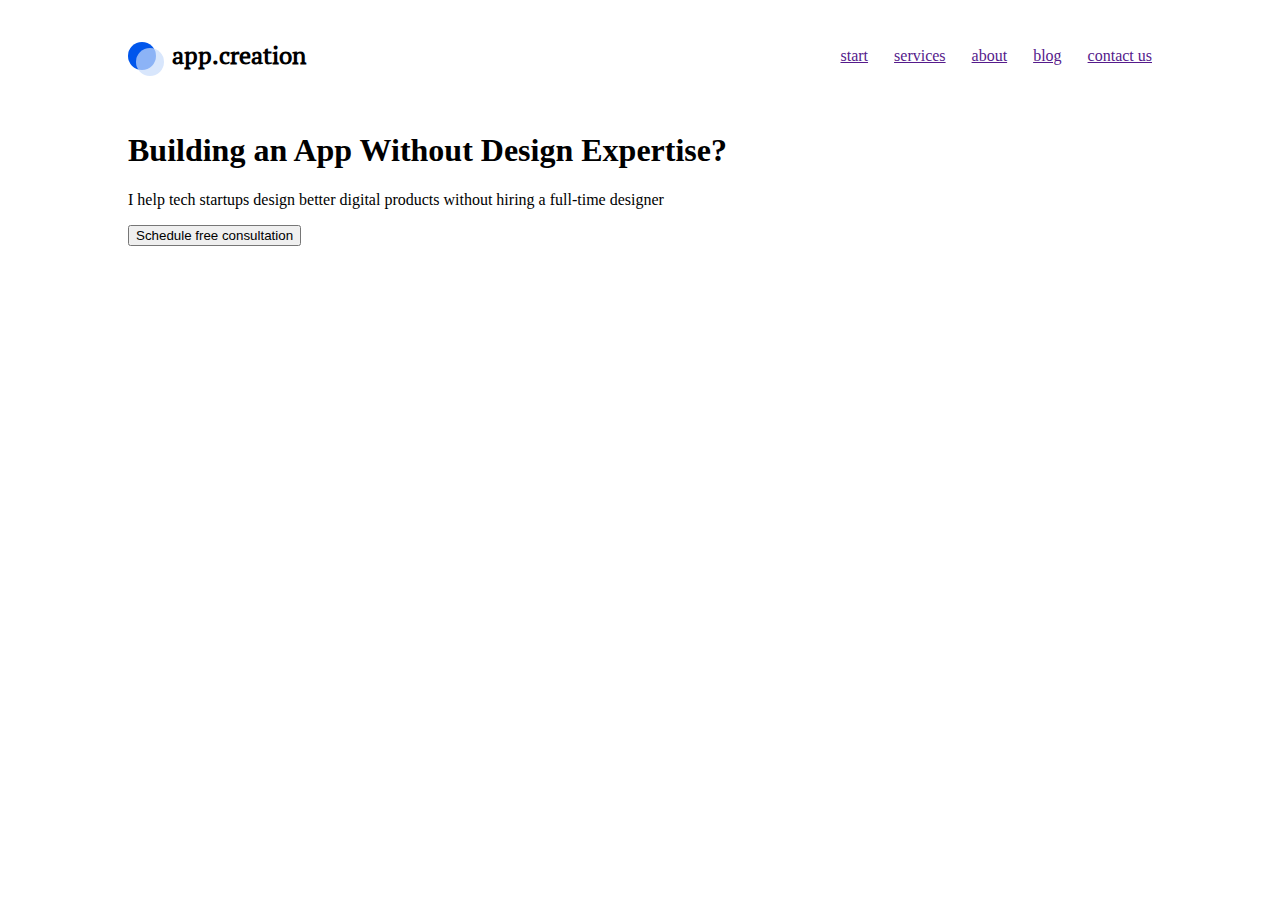
==== index.html @ eaa1f2ff "Изменено назвавние файла" ====
<!DOCTYPE html>
<html lang="en">
<head>
	<meta charset="UTF-8">
	<link href="https://fonts.googleapis.com/css2?family=Roboto:wght@300&display=swap" rel="stylesheet">
	<link rel="stylesheet" href="fonts.css">
	<link rel="stylesheet" href="style.css">
	<title>My HTML</title>
</head>
<body>
	<div class="wrapper">
		<header class="header">
			<div class="logo">
				<div class="logo__circle logo__circle_color_dark-blue"></div>
				<div class="logo__circle logo__circle_color_blue"></div>
			app.creation</div>
			<nav class="menu">
				<a class="menu__item" href="">start</a>
				<a class="menu__item" href="">services</a>
				<a class="menu__item" href="">about</a>
				<a class="menu__item" href="">blog</a>
				<a class="menu__item" href="">contact us</a>
			</nav>
		</header>
		<section class="section">
			<main class="main-content">
				<h1 class="main-content__title">Building an App Without Design Expertise?</h1>
				<p class="main-content__description">I help tech startups design better digital products without hiring a full-time designer</p>
				<button class="main-content__button">Schedule free consultation</button>
			</main>
			<div class="image-content"><img class="image-content__image" src="" alt=""></div>
		</section>
	</div>
</body>
</html>
---- fonts.css ----
/*! Generated by Font Squirrel (https://www.fontsquirrel.com) on October 13, 2020 */



@font-face {
    font-family: 'pt_serifbold';
    src: url('fonts/ptserif-bold-webfont.woff') format('woff');
    font-weight: normal;
    font-style: normal;
}




@font-face {
    font-family: 'pt_serifbold_italic';
    src: url('fonts/ptserif-bolditalic-webfont.woff') format('woff');
    font-weight: normal;
    font-style: normal;
}


@font-face {
    font-family: 'pt_serifitalic';
    src: url('fonts/ptserif-italic-webfont.woff') format('woff');
    font-weight: normal;
    font-style: normal;
}




@font-face {
    font-family: 'pt_serif';
    src: url('fonts/ptserif-regular-webfont.woff') format('woff');
    font-weight: normal;
    font-style: normal;
}
---- style.css ----
.section__title {
	font-family: 'Roboto', sans-serif;
}

body {
	margin: 0;
}

.section {
/*	border: dashed 1px red;
*/}

.wrapper	{
	width: 80%;
	margin: auto;
/*	border: dashed 1px red
*/}

.header 	{
/*	border: dashed 1px red;
*/	display: flex;
	justify-content: space-between;
}

.logo 	{
	padding: 40px 0;
	font: bold 24px/31px pt_serif, arial, helvetica, sans-serif;
	padding-left: 44px;
	position: relative;
}

.logo__circle	{
	width: 28px;
	height: 28px;
	/*border: dashed 1px red;*/
	position: absolute;
	left: 0;
	top: 50%;
	transform: translateY(-50%);
	border-radius: 50%;
}

.logo__circle_color_blue {
	left: 8px;
	top: 56%;
	background:  #C8DBFB;
	opacity: .7;
}

.logo__circle_color_dark-blue	{
	background: #0056EC;
}



.menu {
 	display: flex;
 	align-items: center;
/* 	border: dashed 1px red;
*/}

.menu__item	{
	padding: 13px;
/*	border: dashed 1px red;
*/	align-content: center;
}

.menu__item:last-child {
	padding-right: 0;
}
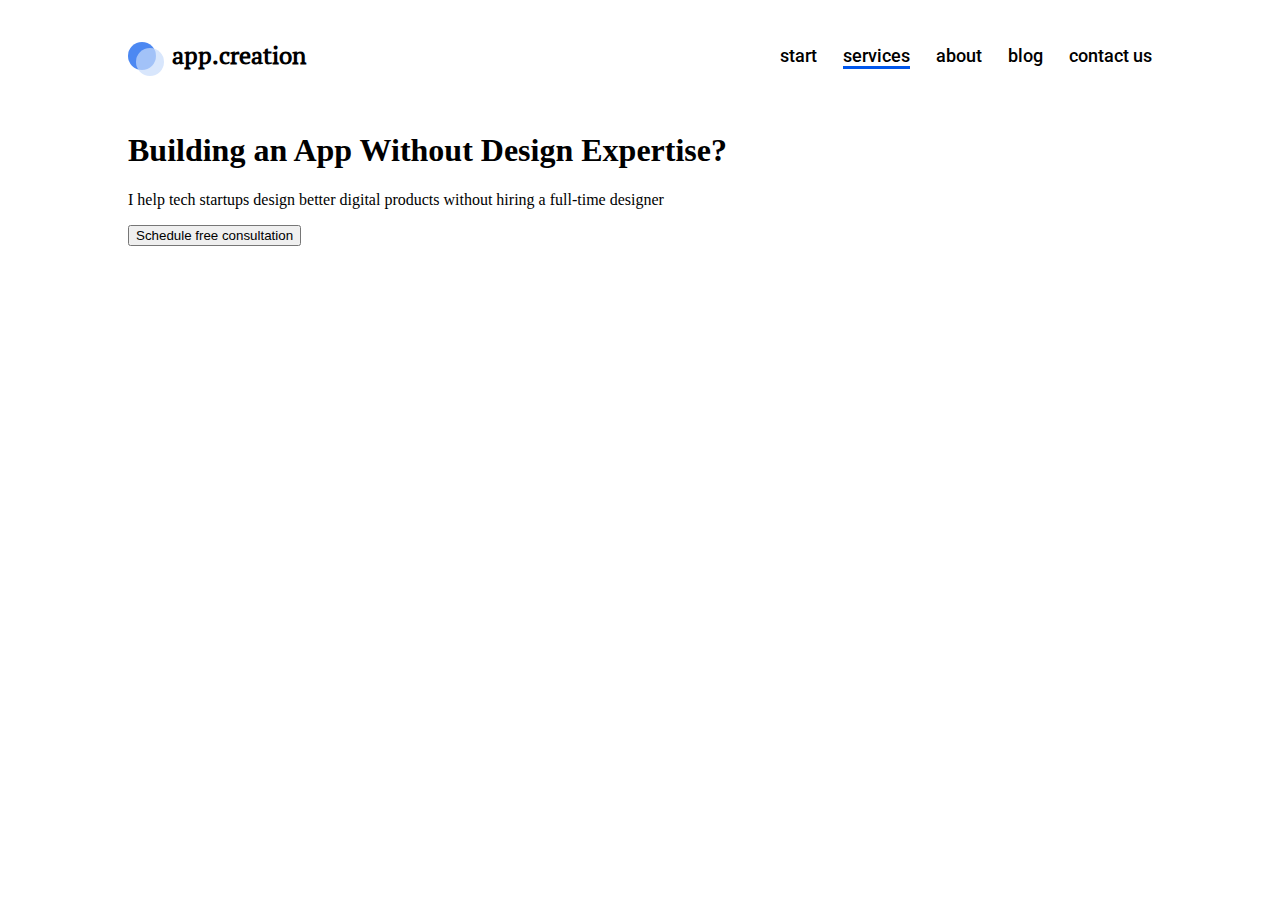
==== commit edc12ca5: "Оформление меню, создание анимации" ====
--- a/index.html
+++ b/index.html
@@ -2,7 +2,7 @@
 <html lang="en">
 <head>
 	<meta charset="UTF-8">
-	<link href="https://fonts.googleapis.com/css2?family=Roboto:wght@300&display=swap" rel="stylesheet">
+	<link rel="stylesheet" href="https://fonts.googleapis.com/css2?family=Roboto">
 	<link rel="stylesheet" href="fonts.css">
 	<link rel="stylesheet" href="style.css">
 	<title>My HTML</title>
@@ -16,7 +16,7 @@
 			app.creation</div>
 			<nav class="menu">
 				<a class="menu__item" href="">start</a>
-				<a class="menu__item" href="">services</a>
+				<a class="menu__item menu__item_active" href="">services</a>
 				<a class="menu__item" href="">about</a>
 				<a class="menu__item" href="">blog</a>
 				<a class="menu__item" href="">contact us</a>
--- a/style.css
+++ b/style.css
@@ -1,24 +1,19 @@
 .section__title {
-	font-family: 'Roboto', sans-serif;
+	font-family: Roboto, sans-serif;
 }
 
 body {
 	margin: 0;
 }
 
-.section {
-/*	border: dashed 1px red;
-*/}
 
 .wrapper	{
 	width: 80%;
 	margin: auto;
-/*	border: dashed 1px red
-*/}
+}
 
 .header 	{
-/*	border: dashed 1px red;
-*/	display: flex;
+	display: flex;
 	justify-content: space-between;
 }
 
@@ -32,7 +27,6 @@
 .logo__circle	{
 	width: 28px;
 	height: 28px;
-	/*border: dashed 1px red;*/
 	position: absolute;
 	left: 0;
 	top: 50%;
@@ -49,6 +43,7 @@
 
 .logo__circle_color_dark-blue	{
 	background: #0056EC;
+	opacity: .7;
 }
 
 
@@ -56,15 +51,38 @@
 .menu {
  	display: flex;
  	align-items: center;
-/* 	border: dashed 1px red;
-*/}
+}
 
 .menu__item	{
-	padding: 13px;
-/*	border: dashed 1px red;
-*/	align-content: center;
+	align-content: center;
+	font: 500 18px/21px Roboto, arial, helvetica, sans-serif;
+ 	color:#000;
+ 	text-decoration: none;
+ 	position: relative;
+ 	margin-right: 26px;
+ }
+
+.menu__item:last-child {
+	margin-right: 0;
+	}
+
+.menu__item:after {
+	display: block;
+	content: '';
+	width: 0;
+	height: 3px;
+	background: #0056EC;
+	position: absolute;
+	opacity: 0;
+	transition: opacity .5s, width .5s;
 }
 
-.menu__item:last-child {
-	padding-right: 0;
+.menu__item:hover {
+	opacity: .5;
+	margin-bottom: 6px;
 }
+
+.menu__item:hover:after, .menu__item_active:after	{
+	opacity: 1;
+	width: 100%;
+ 	}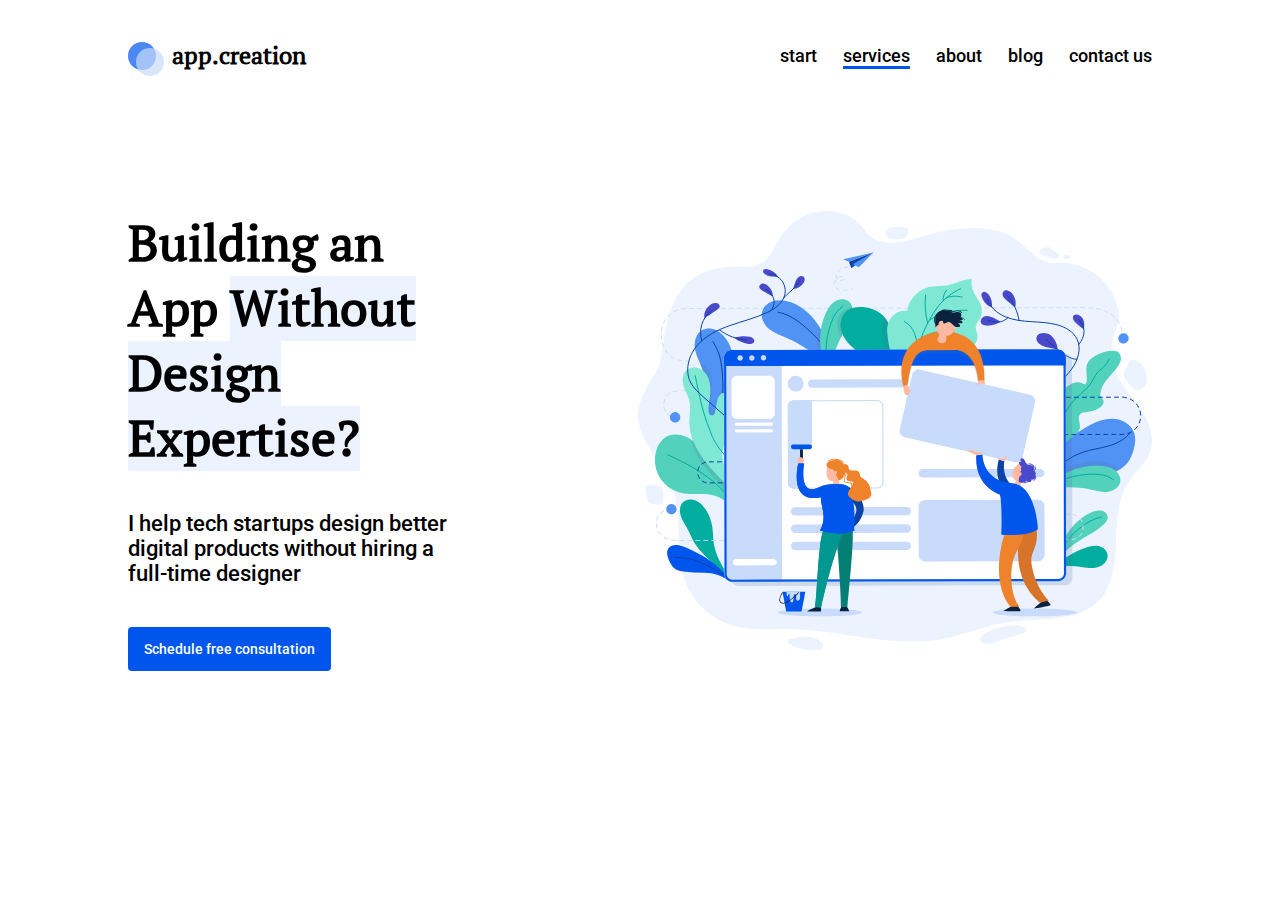
==== commit 21aa5051: "Описаны стили для основного контента сайта" ====
--- a/index.html
+++ b/index.html
@@ -22,13 +22,10 @@
 				<a class="menu__item" href="">contact us</a>
 			</nav>
 		</header>
-		<section class="section">
-			<main class="main-content">
-				<h1 class="main-content__title">Building an App Without Design Expertise?</h1>
-				<p class="main-content__description">I help tech startups design better digital products without hiring a full-time designer</p>
-				<button class="main-content__button">Schedule free consultation</button>
-			</main>
-			<div class="image-content"><img class="image-content__image" src="" alt=""></div>
+		<section class="main">
+			<h1 class="main__title">Building an App <span class="main__title_light-blue">Without Design Expertise?</span></h1>
+			<p class="main__description">I help tech startups design better digital products without hiring a full-time designer</p>
+			<a class="main__button" href="#">Schedule free consultation</a>
 		</section>
 	</div>
 </body>
--- a/style.css
+++ b/style.css
@@ -15,6 +15,7 @@
 .header 	{
 	display: flex;
 	justify-content: space-between;
+	margin-bottom: 100px;
 }
 
 .logo 	{
@@ -85,4 +86,40 @@
 .menu__item:hover:after, .menu__item_active:after	{
 	opacity: 1;
 	width: 100%;
- 	}+ 	}
+
+.main {
+	padding: 0 67% 100px 0;
+	background: top right no-repeat url(img/Frame.svg);
+}
+
+.main__title {
+	font: 700 50px/65px pt_serif, arial, helvetica; sans-serif;
+	margin: 0 0 40px 0;
+}
+
+.main__description {
+	font: 500 22px/25px Roboto, arial, helvetica, sans-serif;
+	margin: 0 0 41px 0;
+}
+
+.main__title_light-blue {
+	background-color: #ECF3FF;
+}
+
+.main__button {
+	display: inline-block;
+	padding: 14px 16px;
+	background-color: #0056EC;
+	color: #fff;
+	text-decoration: none;
+	border-radius: 4px;
+	font: 500 14px/16px roboto, arial, helvetica, sans-serif;
+	opacity: 1;
+	transition: opacity .5s font-weight .5s;
+}
+
+.main__button:hover {
+	opacity: 50%;
+	font-weight: 600;
+}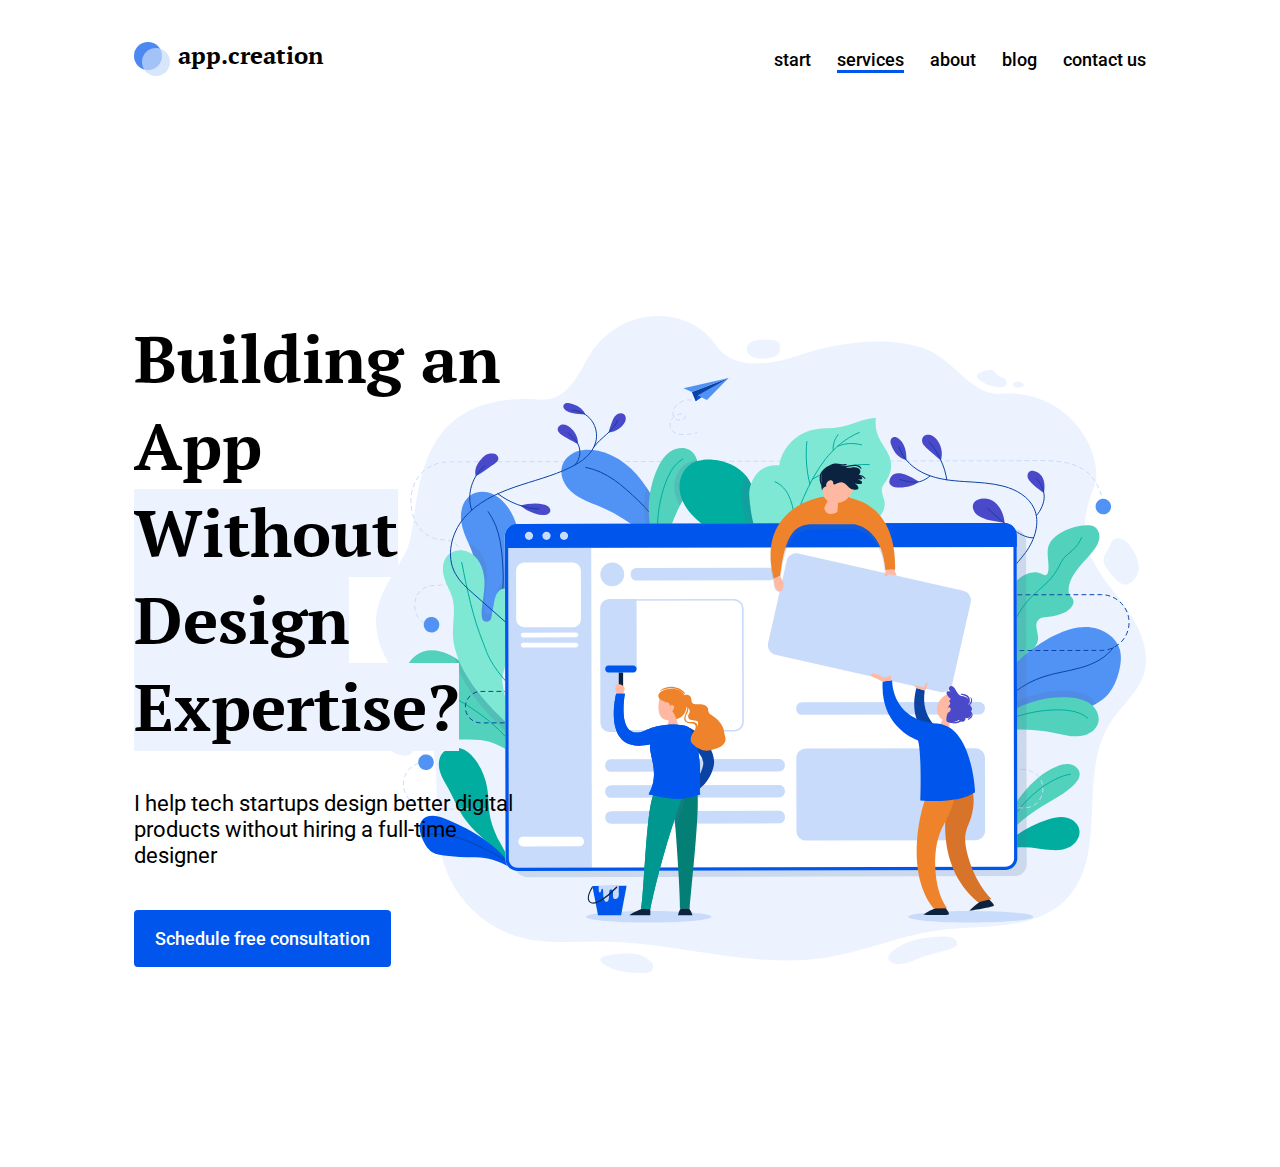
==== commit cee9b435: "Добавлено гамбургер-меню" ====
--- a/index.html
+++ b/index.html
@@ -2,10 +2,11 @@
 <html lang="en">
 <head>
 	<meta charset="UTF-8">
-	<link rel="stylesheet" href="https://fonts.googleapis.com/css2?family=Roboto">
+	<link href="https://fonts.googleapis.com/css2?family=Roboto&display=swap" rel="stylesheet">
 	<link rel="stylesheet" href="fonts.css">
 	<link rel="stylesheet" href="style.css">
 	<title>My HTML</title>
+	<meta name="viewport" content="width=device-width, initial-scale=1">
 </head>
 <body>
 	<div class="wrapper">
@@ -13,7 +14,21 @@
 			<div class="logo">
 				<div class="logo__circle logo__circle_color_dark-blue"></div>
 				<div class="logo__circle logo__circle_color_blue"></div>
-			app.creation</div>
+				<div class="logo__text">app.creation</div>
+			</div>
+			<input type="checkbox" id="checkbox">
+			<label for="checkbox">
+				<div class="burger">
+ 					<div class="burger__line"></div>
+ 				</div>
+ 			</label>
+ 				<ul class="menu__box">
+		    <li><a class="menu__item" href="#">start</a></li>
+		    <li><a class="menu__item" href="#">services</a></li>
+		    <li><a class="menu__item" href="#">about</a></li>
+		    <li><a class="menu__item" href="#">blog</a></li>
+		    <li><a class="menu__item" href="#">contact us</a></li>
+	  	</ul>
 			<nav class="menu">
 				<a class="menu__item" href="">start</a>
 				<a class="menu__item menu__item_active" href="">services</a>
@@ -24,7 +39,7 @@
 		</header>
 		<section class="main">
 			<h1 class="main__title">Building an App <span class="main__title_light-blue">Without Design Expertise?</span></h1>
-			<p class="main__description">I help tech startups design better digital products without hiring a full-time designer</p>
+			<p class="main__description">I help tech startups design better digital products without hiring a&nbsp;full-time designer</p>
 			<a class="main__button" href="#">Schedule free consultation</a>
 		</section>
 	</div>
--- a/style.css
+++ b/style.css
@@ -8,19 +8,19 @@
 
 
 .wrapper	{
-	width: 80%;
+	width: 79%;
 	margin: auto;
 }
 
 .header 	{
 	display: flex;
 	justify-content: space-between;
-	margin-bottom: 100px;
+	margin-bottom: 205px;
 }
 
 .logo 	{
 	padding: 40px 0;
-	font: bold 24px/31px pt_serif, arial, helvetica, sans-serif;
+	font: 24px/31px pt_serifbold, arial, helvetica, sans-serif;
 	padding-left: 44px;
 	position: relative;
 }
@@ -47,8 +47,6 @@
 	opacity: .7;
 }
 
-
-
 .menu {
  	display: flex;
  	align-items: center;
@@ -61,7 +59,8 @@
  	text-decoration: none;
  	position: relative;
  	margin-right: 26px;
- }
+ 	padding-top: 7px;
+}
 
 .menu__item:last-child {
 	margin-right: 0;
@@ -80,7 +79,6 @@
 
 .menu__item:hover {
 	opacity: .5;
-	margin-bottom: 6px;
 }
 
 .menu__item:hover:after, .menu__item_active:after	{
@@ -89,17 +87,17 @@
  	}
 
 .main {
-	padding: 0 67% 100px 0;
+	padding: 0 62% 200px 0;
 	background: top right no-repeat url(img/Frame.svg);
 }
 
 .main__title {
-	font: 700 50px/65px pt_serif, arial, helvetica; sans-serif;
+	font: 700 66px/87px pt_serifbold, arial, helvetica; sans-serif;
 	margin: 0 0 40px 0;
 }
 
 .main__description {
-	font: 500 22px/25px Roboto, arial, helvetica, sans-serif;
+	font: 400 22px/26px Roboto, arial, helvetica, sans-serif;
 	margin: 0 0 41px 0;
 }
 
@@ -109,12 +107,12 @@
 
 .main__button {
 	display: inline-block;
-	padding: 14px 16px;
+	padding: 18px 21px;
 	background-color: #0056EC;
 	color: #fff;
 	text-decoration: none;
 	border-radius: 4px;
-	font: 500 14px/16px roboto, arial, helvetica, sans-serif;
+	font: 500 18px/21px Roboto, arial, helvetica, sans-serif;
 	opacity: 1;
 	transition: opacity .5s font-weight .5s;
 }
@@ -122,4 +120,126 @@
 .main__button:hover {
 	opacity: 50%;
 	font-weight: 600;
+}
+
+.menu__box {
+	display: none;
+}
+
+#checkbox {
+	  display: none;
+	}
+
+@media (max-width: 768px) {
+	.menu {
+		display: none;
+		/*position: absolute;*/
+	}
+	.header {
+		margin-bottom: 28px;
+		justify-content: space-between;
+	}
+	.main {
+		background-size: 74%;
+		background-position: top center;
+		padding: 74% 0 0;
+		text-align: center;
+	}
+	.main__title {
+		font: 30px/39px pt_serifbold, arial, helvetica; sans-serif;
+		max-resolution: 44px;
+		}
+	.main__description {
+		font: 500 16px/18px Roboto, arial, helvetica, sans-serif;
+		margin-bottom: 25px;
+	}
+	.main__button {
+		font: 500 14px/16px Roboto, arial, helvetica, sans-serif;
+	}
+	.logo__text {
+		display: none;
+	}
+
+	#checkbox:checked ~.menu__box {
+	  width: 80%;
+	  height: 80%;
+	  background: #fff;
+	  display: block;
+	}
+
+	.burger {
+		padding: 35px 30px 0 0;
+		position: relative;
+		cursor: pointer;
+		z-index: 1;
+	}
+
+	.burger__line {
+		position: absolute;
+		width: 25px;
+		height: 3px;
+		background: #0056EC;
+	}
+
+	.burger__line::before {
+		content:'';
+		background: #0056EC;
+		top: -5px;
+		width: 25px;
+		height: 3px;
+		position: absolute;
+	}
+
+	.burger__line::after {
+		content:'';
+		background: #0056EC;
+		top: 5px;
+		width: 25px;
+		height: 3px;
+		position: absolute;
+	}
+
+	.menu__box {
+		position: absolute;
+		padding: 0;
+		list-style: none;
+  	text-align: center;
+  	padding-top: 186px;
+  }
+
+	.menu__item	{
+		display: block;
+		align-content: center;
+		color:#000;
+	 	text-decoration: none;
+	 	position: relative;
+	 	margin-bottom: 24px;
+	 	font: 500 30px/35px Roboto, arial, helvetica; sans-serif;
+	}
+
+  .menu__item:after {
+		display: block;
+		content: '';
+		width: 0;
+		height: 3px;
+		background: #0056EC;
+		opacity: 0;
+		transition: opacity .5s, width .5s;
+		align-content: center;
+		position: sticky;
+	}
+
+	#checkbox:checked ~ .burger__line {
+		background-color: transparent;
+	}
+
+	#checkbox:checked ~ .burger__line::after {
+		transform: rotate(45deg);
+		top: 0;
+	}
+
+	#checkbox:checked ~ .burger__line::before {
+		transform: rotate(-45deg);
+		top: 0;
+	}
 }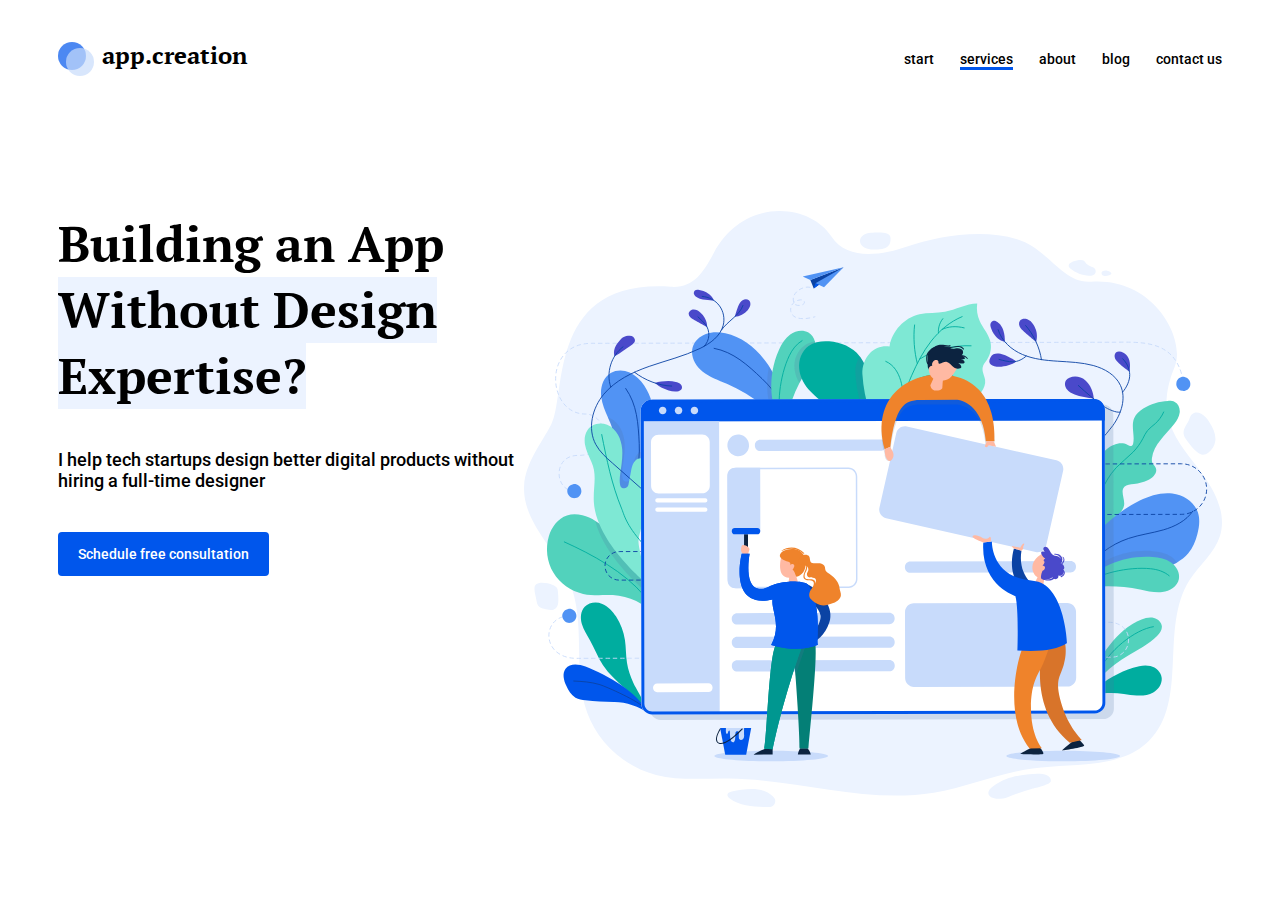
==== commit cc1eff73: "Cайт настроен в соответствии с макетами" ====
--- a/index.html
+++ b/index.html
@@ -22,7 +22,7 @@
  					<div class="burger__line"></div>
  				</div>
  			</label>
- 				<ul class="menu__box">
+ 			<ul class="menu__box">
 		    <li><a class="menu__item" href="#">start</a></li>
 		    <li><a class="menu__item" href="#">services</a></li>
 		    <li><a class="menu__item" href="#">about</a></li>
--- a/style.css
+++ b/style.css
@@ -87,7 +87,7 @@
  	}
 
 .main {
-	padding: 0 62% 200px 0;
+	padding: 0 65% 15% 0;
 	background: top right no-repeat url(img/Frame.svg);
 }
 
@@ -97,8 +97,9 @@
 }
 
 .main__description {
-	font: 400 22px/26px Roboto, arial, helvetica, sans-serif;
+	font: 500 22px/26px Roboto, arial, helvetica, sans-serif;
 	margin: 0 0 41px 0;
+	padding: 0 20% 0 0;
 }
 
 .main__title_light-blue {
@@ -107,7 +108,7 @@
 
 .main__button {
 	display: inline-block;
-	padding: 18px 21px;
+	padding: 16px 22px;
 	background-color: #0056EC;
 	color: #fff;
 	text-decoration: none;
@@ -129,46 +130,118 @@
 #checkbox {
 	  display: none;
 	}
-
-@media (max-width: 768px) {
+@media (max-width: 1500px) {
+	.wrapper {
+		width: 67%;
+	}
+	.menu__item	{
+	align-content: center;
+	font: 500 14px/16px Roboto, arial, helvetica, sans-serif;
+ 	margin-right: 26px;
+ 	padding-top: 7px;
+ }
+
+	.main {
+		background-size: 60%;
+		padding: 0 58% 25% 0;
+	}
+	.header {
+		margin-bottom: 100px;
+	}
+	.main__title {
+		font: 50px/66px pt_serifbold, arial, helvetica; sans-serif;
+		max-resolution: 44px;
+		width: 38vw;
+	}
+
+	.main__description {
+		font: 500 18px/21px Roboto, arial, helvetica, sans-serif;
+		margin-bottom: 41px;
+		padding: 0;
+	}
+	.main__button {
+		display: inline-block;
+		padding: 14px 20px;
+		font: 500 14px/16px Roboto, arial, helvetica, sans-serif;
+		opacity: 1;
+		transition: opacity .5s font-weight .5s;
+	}
+
+	.main__button:hover {
+		opacity: 50%;
+		font-weight: 600;
+	}
+
+	.wrapper {
+		width: 67%;
+		margin: auto;
+	}
+}
+
+@media (max-width: 1310px) {
+
+	.wrapper {
+		width: 91%;
+	}
+	.header {
+		margin-bottom: 100px;
+	}
+	.main {
+		background-size: 60%;
+	}
+}
+
+@media (max-width: 716px) {
+	.wrapper {
+		width: 87%;
+		margin: auto;
+	}
 	.menu {
 		display: none;
 		/*position: absolute;*/
 	}
 	.header {
-		margin-bottom: 28px;
+		margin-bottom: 14px;
 		justify-content: space-between;
 	}
 	.main {
-		background-size: 74%;
+		background-size: 81%;
 		background-position: top center;
-		padding: 74% 0 0;
+		padding: 78% 0 0 0;
 		text-align: center;
+		justify-content: center;
 	}
 	.main__title {
 		font: 30px/39px pt_serifbold, arial, helvetica; sans-serif;
 		max-resolution: 44px;
-		}
+		margin-bottom: 34px;
+		padding: 0;
+		width: 100%;
+	}		
+
 	.main__description {
-		font: 500 16px/18px Roboto, arial, helvetica, sans-serif;
+		font: 500 16px/19px Roboto, arial, helvetica, sans-serif;
 		margin-bottom: 25px;
+		padding: 0 11%;
 	}
 	.main__button {
 		font: 500 14px/16px Roboto, arial, helvetica, sans-serif;
+		padding: 16px 22px;
 	}
 	.logo__text {
 		display: none;
 	}
 
 	#checkbox:checked ~.menu__box {
-	  width: 80%;
+	  width: 87%;
 	  height: 80%;
 	  background: #fff;
 	  display: block;
+	  position: absolute;
 	}
 
 	.burger {
-		padding: 35px 30px 0 0;
+		padding: 40px 24px 0 0;
 		position: relative;
 		cursor: pointer;
 		z-index: 1;
@@ -184,7 +257,7 @@
 	.burger__line::before {
 		content:'';
 		background: #0056EC;
-		top: -5px;
+		top: -7px;
 		width: 25px;
 		height: 3px;
 		position: absolute;
@@ -193,7 +266,7 @@
 	.burger__line::after {
 		content:'';
 		background: #0056EC;
-		top: 5px;
+		top: 7px;
 		width: 25px;
 		height: 3px;
 		position: absolute;
@@ -201,10 +274,9 @@
 
 	.menu__box {
 		position: absolute;
-		padding: 0;
+		padding: 169px 0 0 0;
 		list-style: none;
   	text-align: center;
-  	padding-top: 186px;
   }
 
 	.menu__item	{
@@ -213,8 +285,9 @@
 		color:#000;
 	 	text-decoration: none;
 	 	position: relative;
-	 	margin-bottom: 24px;
+	 	margin-bottom: 22px;
 	 	font: 500 30px/35px Roboto, arial, helvetica; sans-serif;
+	 	padding: 0;
 	}
 
   .menu__item:after {
@@ -229,17 +302,19 @@
 		position: sticky;
 	}
 
-	#checkbox:checked ~ .burger__line {
+	#checkbox:checked ~ label > .burger > .burger__line {
 		background-color: transparent;
 	}
 
-	#checkbox:checked ~ .burger__line::after {
+	#checkbox:checked ~ label > .burger > .burger__line::after {
 		transform: rotate(45deg);
 		top: 0;
 	}
 
-	#checkbox:checked ~ .burger__line::before {
+	#checkbox:checked ~ label > .burger > .burger__line::before {
 		transform: rotate(-45deg);
 		top: 0;
 	}
-}+}
+
+
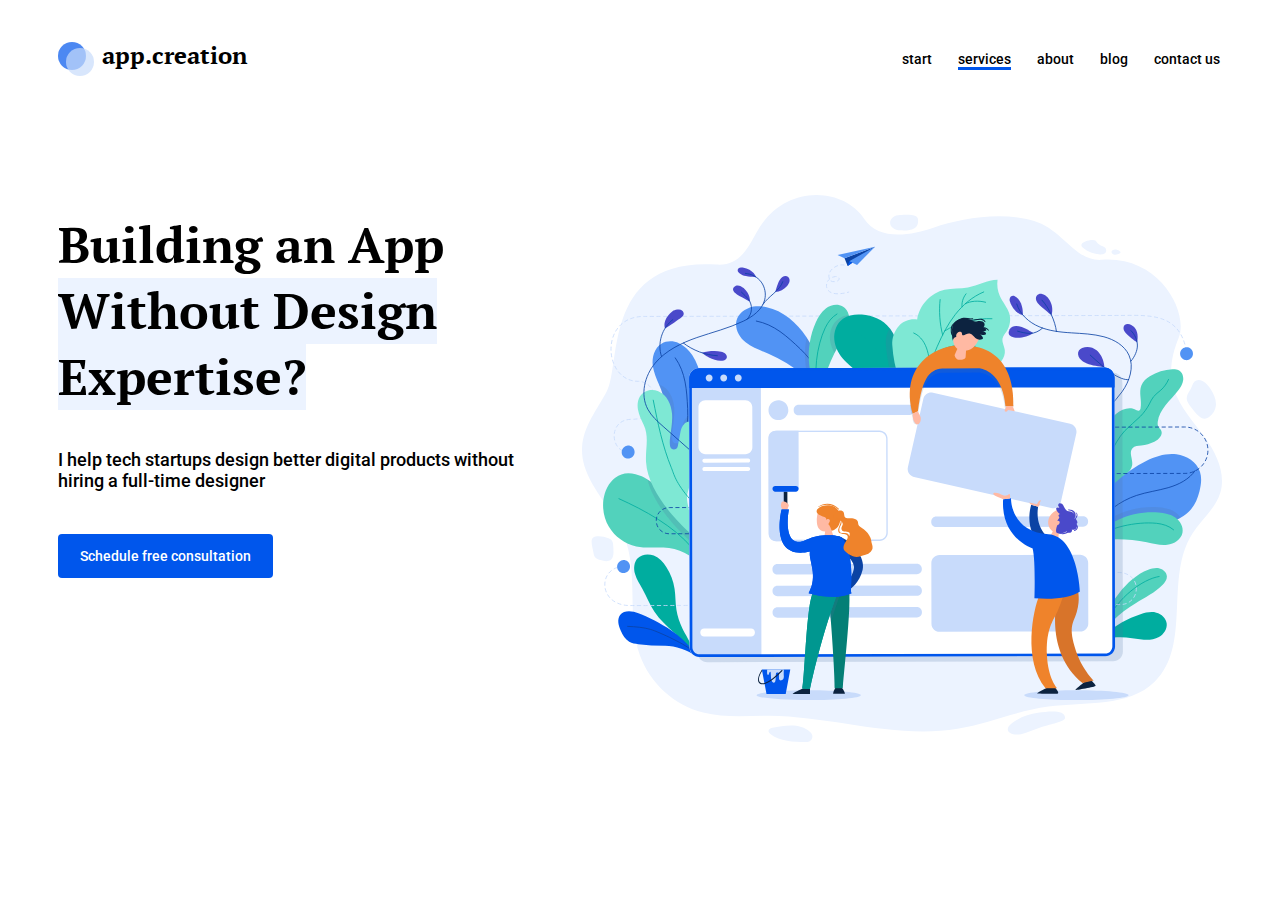
==== commit bf40c7c5: "Добавлен скрипт JavaScript." ====
--- a/index.html
+++ b/index.html
@@ -43,5 +43,6 @@
 			<a class="main__button" href="#">Schedule free consultation</a>
 		</section>
 	</div>
+	<script type="text/javascript" src="script.js"></script>
 </body>
 </html>--- a/style.css
+++ b/style.css
@@ -6,16 +6,15 @@
 	margin: 0;
 }
 
-
 .wrapper	{
-	width: 79%;
+	width: 79.5%;
 	margin: auto;
 }
 
 .header 	{
 	display: flex;
 	justify-content: space-between;
-	margin-bottom: 205px;
+	margin-bottom: 132px;
 }
 
 .logo 	{
@@ -50,11 +49,12 @@
 .menu {
  	display: flex;
  	align-items: center;
+ 	padding-right: 10px;
 }
 
 .menu__item	{
 	align-content: center;
-	font: 500 18px/21px Roboto, arial, helvetica, sans-serif;
+	font: 600 18px/21px Roboto, arial, helvetica, sans-serif;
  	color:#000;
  	text-decoration: none;
  	position: relative;
@@ -92,12 +92,13 @@
 }
 
 .main__title {
-	font: 700 66px/87px pt_serifbold, arial, helvetica; sans-serif;
-	margin: 0 0 40px 0;
+	font: 700 66px/87px pt_serifbold, arial, helvetica, sans-serif;
+	margin: 0 0 37px 0;
+	padding-top: 73px;
 }
 
 .main__description {
-	font: 500 22px/26px Roboto, arial, helvetica, sans-serif;
+	font: 400 22px/26px Roboto, arial, helvetica, sans-serif;
 	margin: 0 0 41px 0;
 	padding: 0 20% 0 0;
 }
@@ -108,14 +109,14 @@
 
 .main__button {
 	display: inline-block;
-	padding: 16px 22px;
+	padding: 18px 29px;
 	background-color: #0056EC;
 	color: #fff;
 	text-decoration: none;
 	border-radius: 4px;
 	font: 500 18px/21px Roboto, arial, helvetica, sans-serif;
 	opacity: 1;
-	transition: opacity .5s font-weight .5s;
+	transition: opacity .2s, font-weight .2s;
 }
 
 .main__button:hover {
@@ -128,54 +129,53 @@
 }
 
 #checkbox {
-	  display: none;
-	}
+	display: none;
+}
+
 @media (max-width: 1500px) {
 	.wrapper {
-		width: 67%;
+		width: 68%;
 	}
 	.menu__item	{
-	align-content: center;
-	font: 500 14px/16px Roboto, arial, helvetica, sans-serif;
- 	margin-right: 26px;
- 	padding-top: 7px;
+		align-content: center;
+		font: 500 14px/16px Roboto, arial, helvetica, sans-serif;
+	 	margin-right: 26px;
+	 	padding-top: 7px;
  }
 
 	.main {
-		background-size: 60%;
+		background-size: 55%;
 		padding: 0 58% 25% 0;
 	}
+
 	.header {
-		margin-bottom: 100px;
-	}
+		margin-bottom: 84px;
+	}
+
+	.menu {
+    padding-right: 6px;
+  }
 	.main__title {
-		font: 50px/66px pt_serifbold, arial, helvetica; sans-serif;
-		max-resolution: 44px;
+		font: 50px/66px pt_serifbold, arial, helvetica, sans-serif;
 		width: 38vw;
+		padding-top: 16px;
 	}
 
 	.main__description {
 		font: 500 18px/21px Roboto, arial, helvetica, sans-serif;
-		margin-bottom: 41px;
+		margin-bottom: 43px;
 		padding: 0;
 	}
 	.main__button {
 		display: inline-block;
-		padding: 14px 20px;
+		padding: 14px 22px;
 		font: 500 14px/16px Roboto, arial, helvetica, sans-serif;
-		opacity: 1;
-		transition: opacity .5s font-weight .5s;
 	}
 
 	.main__button:hover {
 		opacity: 50%;
 		font-weight: 600;
 	}
-
-	.wrapper {
-		width: 67%;
-		margin: auto;
-	}
 }
 
 @media (max-width: 1310px) {
@@ -184,10 +184,18 @@
 		width: 91%;
 	}
 	.header {
-		margin-bottom: 100px;
+		margin-bottom: 84px;
+	}
+	.menu {
+		padding-right: 2px;
 	}
 	.main {
-		background-size: 60%;
+		background-size: 55%;
+	}
+	.main__title {
+		font: 700 50px/66px pt_serifbold, arial, helvetica, sans-serif;
+		padding-top: 17px;
+		margin-bottom: 39px;
 	}
 }
 
@@ -198,7 +206,6 @@
 	}
 	.menu {
 		display: none;
-		/*position: absolute;*/
 	}
 	.header {
 		margin-bottom: 14px;
@@ -212,8 +219,7 @@
 		justify-content: center;
 	}
 	.main__title {
-		font: 30px/39px pt_serifbold, arial, helvetica; sans-serif;
-		max-resolution: 44px;
+		font: 30px/39px pt_serifbold, arial, helvetica, sans-serif;
 		margin-bottom: 34px;
 		padding: 0;
 		width: 100%;
@@ -238,6 +244,21 @@
 	  background: #fff;
 	  display: block;
 	  position: absolute;
+	  animation: move 1s ease-in-out;
+	}
+
+	@keyframes move {
+		from {
+			transform: translateX(200%);
+		}
+
+		50% {
+			transform: translateX(100%);
+		}
+
+		100% {
+			transform: translateX(0);
+		}
 	}
 
 	.burger {
@@ -261,6 +282,7 @@
 		width: 25px;
 		height: 3px;
 		position: absolute;
+		transition: transform .2s ease-in, top .2s linear .2s;
 	}
 
 	.burger__line::after {
@@ -270,6 +292,7 @@
 		width: 25px;
 		height: 3px;
 		position: absolute;
+		transition: transform .2s ease-in, top .2s linear .2s;
 	}
 
 	.menu__box {
@@ -286,7 +309,7 @@
 	 	text-decoration: none;
 	 	position: relative;
 	 	margin-bottom: 22px;
-	 	font: 500 30px/35px Roboto, arial, helvetica; sans-serif;
+	 	font: 500 30px/35px Roboto, arial, helvetica, sans-serif;
 	 	padding: 0;
 	}
 
@@ -299,22 +322,25 @@
 		opacity: 0;
 		transition: opacity .5s, width .5s;
 		align-content: center;
-		position: sticky;
-	}
+	}
+
 
 	#checkbox:checked ~ label > .burger > .burger__line {
 		background-color: transparent;
 	}
 
 	#checkbox:checked ~ label > .burger > .burger__line::after {
+		top: 0;
+		transform: rotate(-45deg);
+		transition: top .2s linear, transform .2s ease-in .2s
+	}
+
+	#checkbox:checked ~ label > .burger > .burger__line::before {
+		top: 0;
 		transform: rotate(45deg);
-		top: 0;
-	}
-
-	#checkbox:checked ~ label > .burger > .burger__line::before {
-		transform: rotate(-45deg);
-		top: 0;
-	}
-}
-
-
+		/*transition: transform .2s ease-in, top .2s linear .2s;*/
+		transition: top .2s linear, transform .2s ease-in .2s
+	}
+}
+
+
